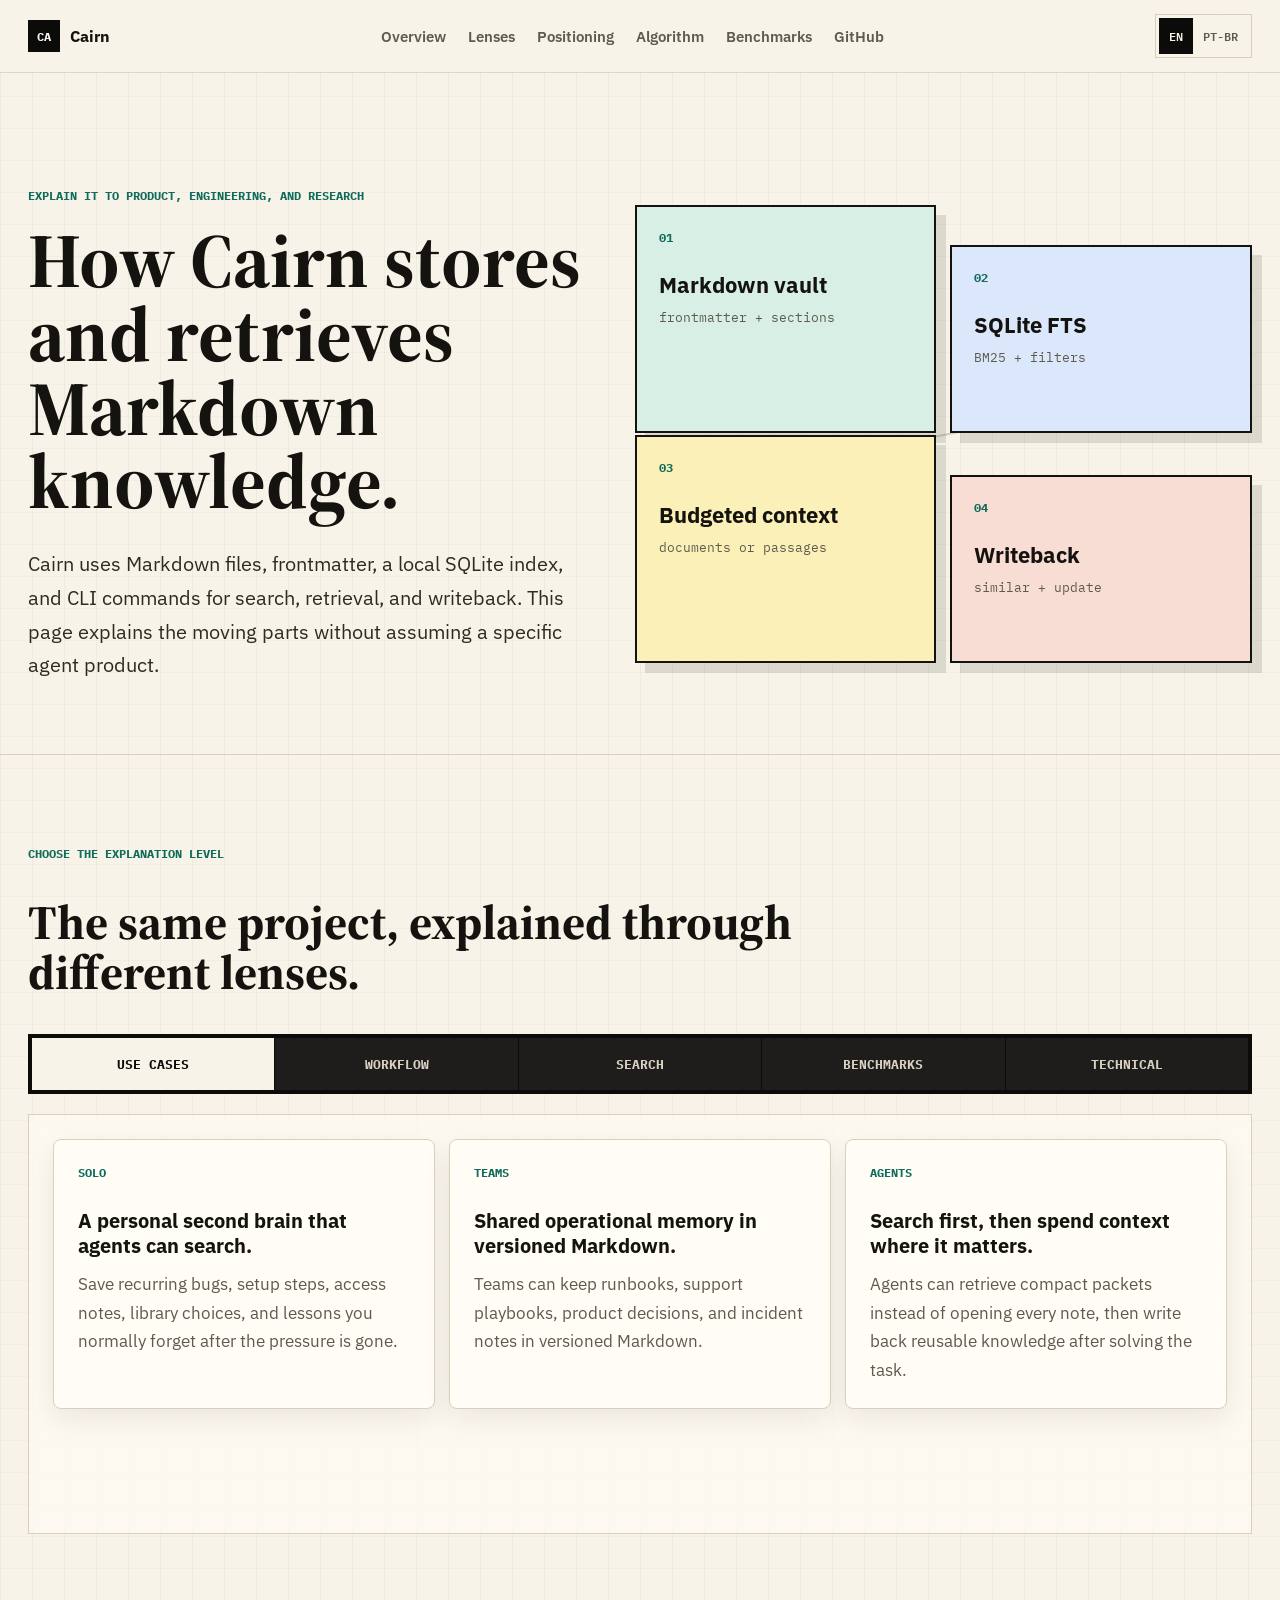
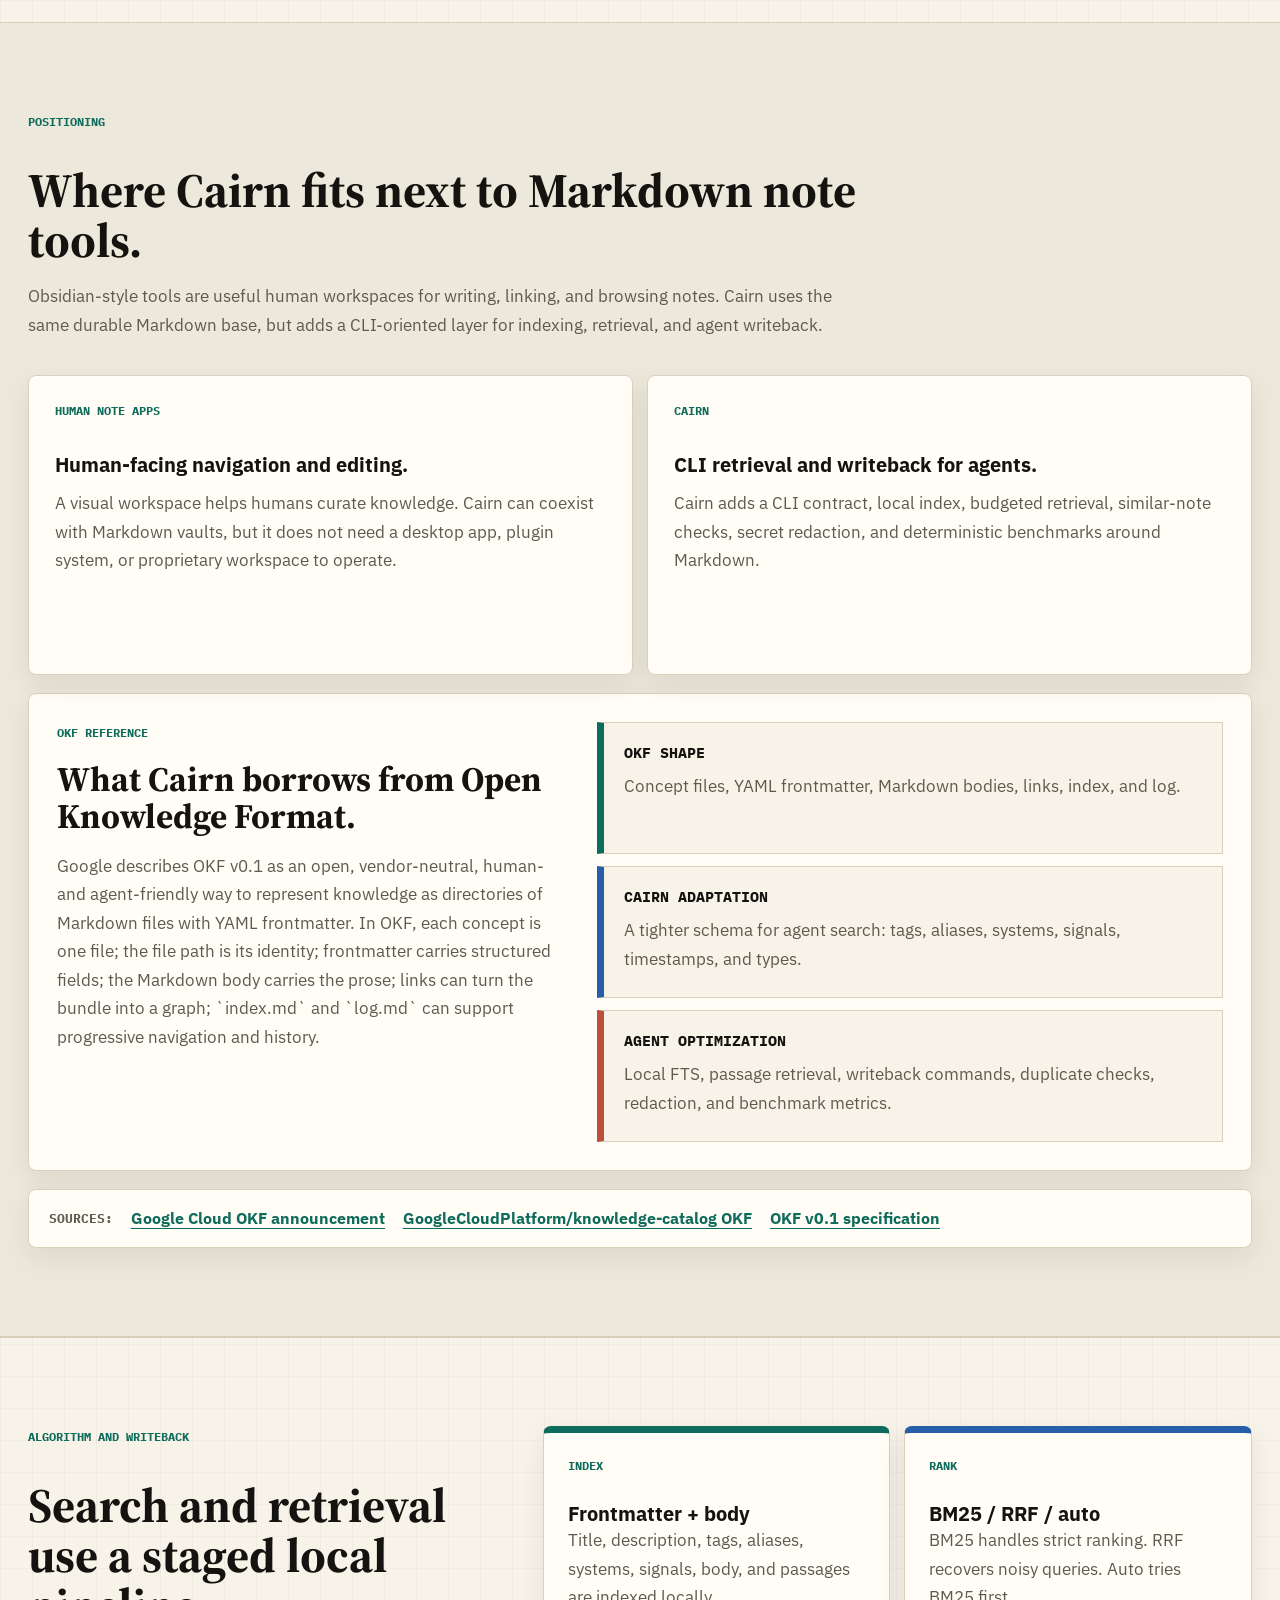
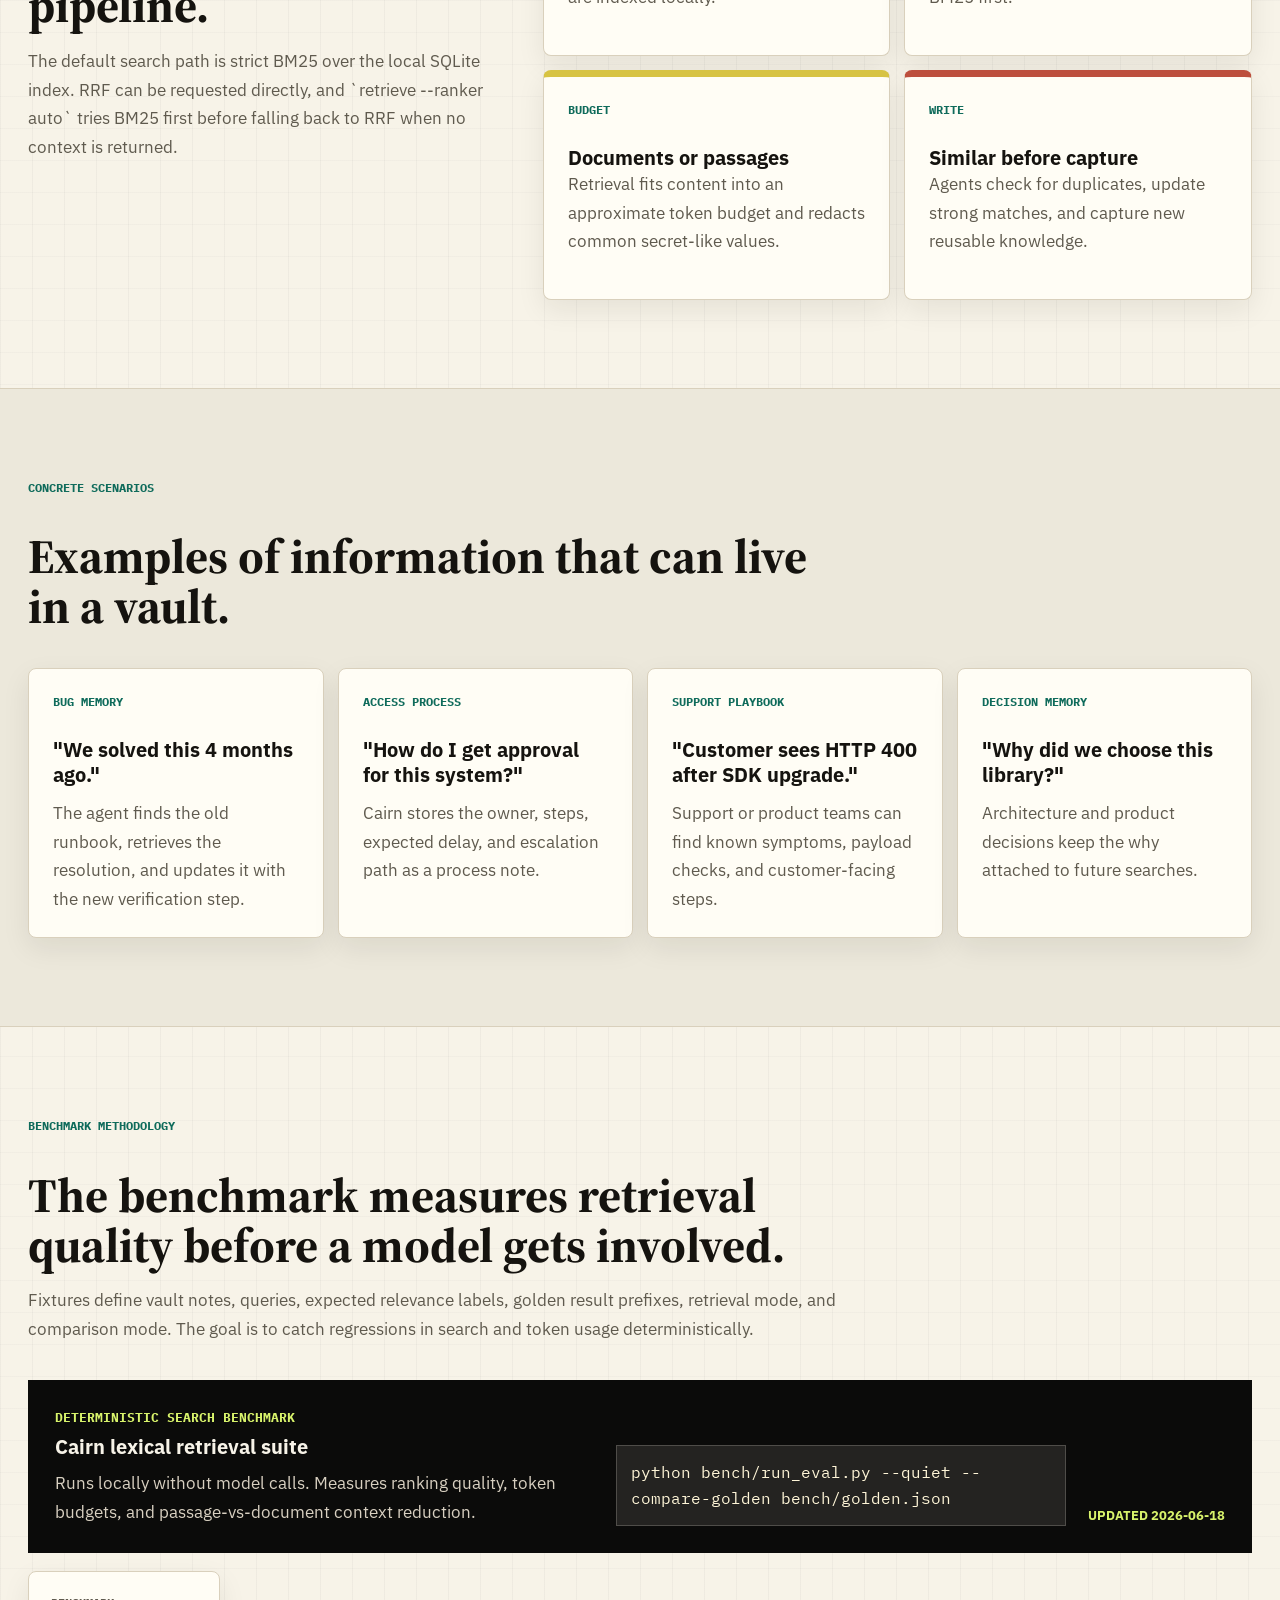
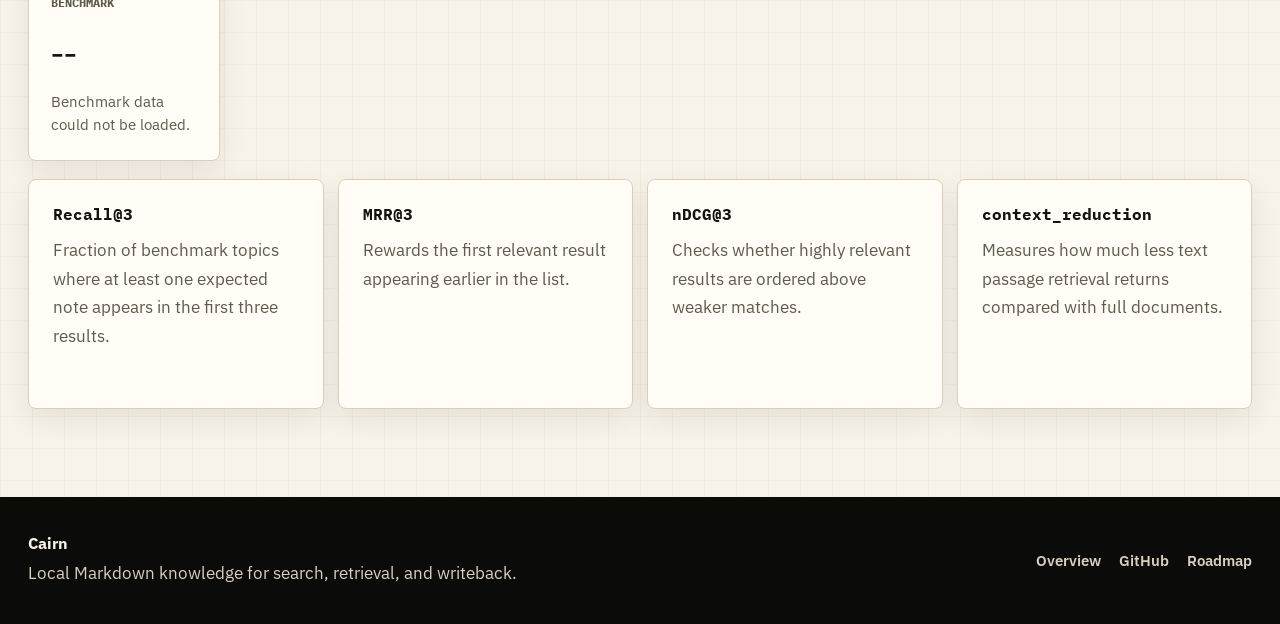
==== docs/learn.html @ 7fecdb43 "Improve documentation site and README" ====
<!doctype html>
<html lang="en">
  <head>
    <meta charset="utf-8" />
    <meta name="viewport" content="width=device-width, initial-scale=1" />
    <title>How Cairn Works - Agent memory in Markdown</title>
    <meta
      name="description"
      content="A practical and technical explanation of how Cairn works for solo users, teams, agents, search, writeback, and benchmarks."
    />
    <meta name="theme-color" content="#f7f3e8" />
    <meta property="og:title" content="How Cairn Works" />
    <meta
      property="og:description"
      content="Understand Cairn from use cases to algorithms: Markdown vaults, search, retrieval, writeback, and deterministic benchmarks."
    />
    <link
      rel="icon"
      href='data:image/svg+xml,<svg xmlns="http://www.w3.org/2000/svg" viewBox="0 0 64 64"><rect width="64" height="64" fill="%2315130f"/><path d="M18 18h28v7H26v7h15v7H26v7h21v7H18z" fill="%23f7f3e8"/></svg>'
    />
    <link rel="stylesheet" href="assets/styles.css" />
  </head>
  <body data-lang="en">
    <a class="skip-link" href="#main">Skip to content</a>

    <header class="site-header" aria-label="Primary navigation">
      <a class="brand" href="index.html" aria-label="Cairn home">
        <span class="brand-mark">CA</span>
        <span>Cairn</span>
      </a>
      <nav class="nav-links" aria-label="Page sections">
        <a href="index.html">Overview</a>
        <a href="#lenses">Lenses</a>
        <a href="#positioning">Positioning</a>
        <a href="#algorithm">Algorithm</a>
        <a href="#benchmarks">Benchmarks</a>
        <a href="https://github.com/sinkz/cairn">GitHub</a>
      </nav>
      <div class="language-switch" aria-label="Language">
        <button class="language-button" type="button" data-set-lang="en" aria-pressed="true">EN</button>
        <button class="language-button" type="button" data-set-lang="pt" aria-pressed="false">PT-BR</button>
      </div>
    </header>

    <main id="main">
      <section class="learn-hero" id="top">
        <div class="learn-hero-copy">
          <p class="eyebrow" data-lang-content="en">Explain it to product, engineering, and research</p>
          <p class="eyebrow" data-lang-content="pt">Explicação para produto, engenharia e pesquisa</p>
          <h1 data-lang-content="en">How Cairn stores and retrieves Markdown knowledge.</h1>
          <h1 data-lang-content="pt">Como o Cairn armazena e recupera conhecimento em Markdown.</h1>
          <p class="hero-copy" data-lang-content="en">
            Cairn uses Markdown files, frontmatter, a local SQLite index, and CLI
            commands for search, retrieval, and writeback. This page explains the
            moving parts without assuming a specific agent product.
          </p>
          <p class="hero-copy" data-lang-content="pt">
            Cairn usa arquivos Markdown, frontmatter, um índice SQLite local e
            comandos de CLI para busca, recuperação e escrita. Esta página explica as
            partes do projeto sem assumir um produto de agente específico.
          </p>
        </div>

        <div class="system-map" aria-label="Cairn system map">
          <div class="map-node source">
            <span>01</span>
            <strong>Markdown vault</strong>
            <small>frontmatter + sections</small>
          </div>
          <div class="map-node index">
            <span>02</span>
            <strong>SQLite FTS</strong>
            <small>BM25 + filters</small>
          </div>
          <div class="map-node retrieve">
            <span>03</span>
            <strong>Budgeted context</strong>
            <small>documents or passages</small>
          </div>
          <div class="map-node write">
            <span>04</span>
            <strong>Writeback</strong>
            <small>similar + update</small>
          </div>
        </div>
      </section>

      <section class="section lens-section" id="lenses">
        <div class="section-heading">
          <p class="eyebrow" data-lang-content="en">Choose the explanation level</p>
          <p class="eyebrow" data-lang-content="pt">Escolha o nível da explicação</p>
          <h2 data-lang-content="en">The same project, explained through different lenses.</h2>
          <h2 data-lang-content="pt">O mesmo projeto, explicado por diferentes lentes.</h2>
        </div>

        <div class="tab-shell">
          <div class="tab-list" role="tablist" aria-label="Explanation lenses">
            <button class="tab-button" type="button" role="tab" aria-selected="true" data-tab-target="use-cases">
              <span data-lang-content="en">Use cases</span>
              <span data-lang-content="pt">Casos de uso</span>
            </button>
            <button class="tab-button" type="button" role="tab" aria-selected="false" data-tab-target="workflow">
              <span data-lang-content="en">Workflow</span>
              <span data-lang-content="pt">Fluxo</span>
            </button>
            <button class="tab-button" type="button" role="tab" aria-selected="false" data-tab-target="search">
              <span data-lang-content="en">Search</span>
              <span data-lang-content="pt">Busca</span>
            </button>
            <button class="tab-button" type="button" role="tab" aria-selected="false" data-tab-target="benchmarking">
              <span data-lang-content="en">Benchmarks</span>
              <span data-lang-content="pt">Benchmarks</span>
            </button>
            <button class="tab-button" type="button" role="tab" aria-selected="false" data-tab-target="technical">
              <span data-lang-content="en">Technical</span>
              <span data-lang-content="pt">Técnico</span>
            </button>
          </div>

          <div class="tab-panel" role="tabpanel" data-tab-panel="use-cases">
            <div class="explain-grid">
              <article class="explain-card">
                <span>Solo</span>
                <h3 data-lang-content="en">A personal second brain that agents can search.</h3>
                <h3 data-lang-content="pt">Um segundo cérebro pessoal que agentes conseguem buscar.</h3>
                <p data-lang-content="en">
                  Save recurring bugs, setup steps, access notes, library choices,
                  and lessons you normally forget after the pressure is gone.
                </p>
                <p data-lang-content="pt">
                  Salve bugs recorrentes, passos de setup, notas de acesso, escolhas
                  de bibliotecas e aprendizados que normalmente somem depois da pressão.
                </p>
              </article>
              <article class="explain-card">
                <span>Teams</span>
                <h3 data-lang-content="en">Shared operational memory in versioned Markdown.</h3>
                <h3 data-lang-content="pt">Memória operacional compartilhada em Markdown versionado.</h3>
                <p data-lang-content="en">
                  Teams can keep runbooks, support playbooks, product decisions, and
                  incident notes in versioned Markdown.
                </p>
                <p data-lang-content="pt">
                  Times podem manter runbooks, playbooks de suporte, decisões de
                  produto e notas de incidente em Markdown versionado.
                </p>
              </article>
              <article class="explain-card">
                <span>Agents</span>
                <h3 data-lang-content="en">Search first, then spend context where it matters.</h3>
                <h3 data-lang-content="pt">Buscar primeiro, gastar contexto onde importa.</h3>
                <p data-lang-content="en">
                  Agents can retrieve compact packets instead of opening every note,
                  then write back reusable knowledge after solving the task.
                </p>
                <p data-lang-content="pt">
                  Agentes recuperam pacotes compactos em vez de abrir todas as notas
                  e registram conhecimento reutilizável depois de resolver a tarefa.
                </p>
              </article>
            </div>
          </div>

          <div class="tab-panel" role="tabpanel" data-tab-panel="workflow" hidden>
            <div class="timeline-diagram">
              <article>
                <span>1</span>
                <h3 data-lang-content="en">Ask or hit a problem</h3>
                <h3 data-lang-content="pt">Pergunta ou problema</h3>
                <p data-lang-content="en">A bug, access question, support case, process, or decision comes up.</p>
                <p data-lang-content="pt">Surge um bug, dúvida de acesso, caso de suporte, processo ou decisão.</p>
              </article>
              <article>
                <span>2</span>
                <h3 data-lang-content="en">Search the vault</h3>
                <h3 data-lang-content="pt">Buscar no vault</h3>
                <p data-lang-content="en">Cairn returns paths and snippets before large documents are opened.</p>
                <p data-lang-content="pt">Cairn retorna paths e snippets antes de abrir documentos grandes.</p>
              </article>
              <article>
                <span>3</span>
                <h3 data-lang-content="en">Retrieve a packet</h3>
                <h3 data-lang-content="pt">Recuperar contexto</h3>
                <p data-lang-content="en">The agent gets documents or passages under a token budget.</p>
                <p data-lang-content="pt">O agente recebe documentos ou passagens dentro de um orçamento de tokens.</p>
              </article>
              <article>
                <span>4</span>
                <h3 data-lang-content="en">Write back</h3>
                <h3 data-lang-content="pt">Registrar aprendizado</h3>
                <p data-lang-content="en">Similar notes are updated; new reusable knowledge is captured.</p>
                <p data-lang-content="pt">Notas similares são atualizadas; conhecimento novo e reutilizável é capturado.</p>
              </article>
            </div>
          </div>

          <div class="tab-panel" role="tabpanel" data-tab-panel="search" hidden>
            <div class="stack-diagram">
              <div class="stack-row">
                <strong>BM25</strong>
                <p data-lang-content="en">Strict lexical default. Predictable, local, and cheap.</p>
                <p data-lang-content="pt">Padrão lexical estrito. Previsível, local e leve.</p>
              </div>
              <div class="stack-row">
                <strong>RRF</strong>
                <p data-lang-content="en">Fuses multiple lexical runs when a query has extra words or safe variants.</p>
                <p data-lang-content="pt">Combina rodadas lexicais quando a query tem termos extras ou variantes seguras.</p>
              </div>
              <div class="stack-row">
                <strong>Passages</strong>
                <p data-lang-content="en">Indexes sections so retrieval can return the useful part, not the whole file.</p>
                <p data-lang-content="pt">Indexa seções para retornar a parte útil, não o arquivo inteiro.</p>
              </div>
              <div class="stack-row">
                <strong>Similar</strong>
                <p data-lang-content="en">Combines search and fingerprints to avoid creating duplicate notes.</p>
                <p data-lang-content="pt">Combina busca e fingerprints para evitar notas duplicadas.</p>
              </div>
            </div>
          </div>

          <div class="tab-panel" role="tabpanel" data-tab-panel="benchmarking" hidden>
            <div class="metric-explainer-grid">
              <article>
                <strong>Recall@3</strong>
                <p data-lang-content="en">Did the expected note appear in the first three results?</p>
                <p data-lang-content="pt">A nota esperada apareceu nos três primeiros resultados?</p>
              </article>
              <article>
                <strong>MRR@3</strong>
                <p data-lang-content="en">How early did the first relevant result appear?</p>
                <p data-lang-content="pt">Quão cedo apareceu o primeiro resultado relevante?</p>
              </article>
              <article>
                <strong>nDCG@3</strong>
                <p data-lang-content="en">Was the ranking order good, considering graded relevance?</p>
                <p data-lang-content="pt">A ordem do ranking foi boa, considerando relevância graduada?</p>
              </article>
              <article>
                <strong>Context reduction</strong>
                <p data-lang-content="en">How much text did passages save compared with full documents?</p>
                <p data-lang-content="pt">Quanto texto as passagens economizaram contra documentos completos?</p>
              </article>
            </div>
          </div>

          <div class="tab-panel" role="tabpanel" data-tab-panel="technical" hidden>
            <div class="technical-map">
              <code>Markdown files</code>
              <span></span>
              <code>frontmatter parser</code>
              <span></span>
              <code>SQLite FTS5</code>
              <span></span>
              <code>search / retrieve / similar</code>
              <span></span>
              <code>agent writeback</code>
            </div>
            <p class="panel-footnote" data-lang-content="en">
              The core has no mandatory model dependency. Embeddings can come later as
              an optional backend, not as the foundation.
            </p>
            <p class="panel-footnote" data-lang-content="pt">
              O core não depende obrigatoriamente de modelos. Embeddings podem entrar
              depois como backend opcional, não como fundação.
            </p>
          </div>
        </div>
      </section>

      <section class="section positioning-section" id="positioning">
        <div class="section-heading">
          <p class="eyebrow" data-lang-content="en">Positioning</p>
          <p class="eyebrow" data-lang-content="pt">Posicionamento</p>
          <h2 data-lang-content="en">Where Cairn fits next to Markdown note tools.</h2>
          <h2 data-lang-content="pt">Onde o Cairn se encaixa ao lado de ferramentas de notas em Markdown.</h2>
          <p data-lang-content="en">
            Obsidian-style tools are useful human workspaces for writing, linking,
            and browsing notes. Cairn uses the same durable Markdown base, but adds a
            CLI-oriented layer for indexing, retrieval, and agent writeback.
          </p>
          <p data-lang-content="pt">
            Ferramentas no estilo Obsidian são workspaces úteis para humanos
            escreverem, linkarem e navegarem notas. Cairn usa a mesma base durável em
            Markdown, mas adiciona uma camada orientada a CLI para indexação,
            recuperação e escrita por agentes.
          </p>
        </div>

        <div class="comparison-grid">
          <article>
            <span data-lang-content="en">Human note apps</span>
            <span data-lang-content="pt">Apps humanos de notas</span>
            <h3 data-lang-content="en">Human-facing navigation and editing.</h3>
            <h3 data-lang-content="pt">Navegação e edição voltadas para humanos.</h3>
            <p data-lang-content="en">
              A visual workspace helps humans curate knowledge. Cairn can coexist with
              Markdown vaults, but it does not need a desktop app, plugin system, or
              proprietary workspace to operate.
            </p>
            <p data-lang-content="pt">
              Um workspace visual ajuda humanos a curar conhecimento. Cairn pode
              coexistir com vaults Markdown, mas não precisa de app desktop, sistema de
              plugins ou workspace proprietário para operar.
            </p>
          </article>
          <article>
            <span data-lang-content="en">Cairn</span>
            <span data-lang-content="pt">Cairn</span>
            <h3 data-lang-content="en">CLI retrieval and writeback for agents.</h3>
            <h3 data-lang-content="pt">Recuperação e escrita por CLI para agentes.</h3>
            <p data-lang-content="en">
              Cairn adds a CLI contract, local index, budgeted retrieval, similar-note
              checks, secret redaction, and deterministic benchmarks around Markdown.
            </p>
            <p data-lang-content="pt">
              Cairn adiciona contrato de CLI, índice local, recuperação com orçamento,
              checagem de notas similares, redação de segredos e benchmarks
              determinísticos em volta do Markdown.
            </p>
          </article>
        </div>

        <div class="okf-panel">
          <div>
            <p class="eyebrow" data-lang-content="en">OKF reference</p>
            <p class="eyebrow" data-lang-content="pt">Referência OKF</p>
            <h3 data-lang-content="en">What Cairn borrows from Open Knowledge Format.</h3>
            <h3 data-lang-content="pt">O que o Cairn aproveita do Open Knowledge Format.</h3>
            <p data-lang-content="en">
              Google describes OKF v0.1 as an open, vendor-neutral, human- and
              agent-friendly way to represent knowledge as directories of Markdown files
              with YAML frontmatter. In OKF, each concept is one file; the file path is
              its identity; frontmatter carries structured fields; the Markdown body
              carries the prose; links can turn the bundle into a graph; `index.md` and
              `log.md` can support progressive navigation and history.
            </p>
            <p data-lang-content="pt">
              O Google descreve o OKF v0.1 como um formato aberto, neutro de fornecedor,
              amigável para humanos e agentes, que representa conhecimento como
              diretórios de arquivos Markdown com frontmatter YAML. No OKF, cada
              conceito é um arquivo; o caminho do arquivo é sua identidade; o
              frontmatter carrega campos estruturados; o corpo Markdown carrega o texto;
              links podem transformar o bundle em um grafo; `index.md` e `log.md` podem
              apoiar navegação progressiva e histórico.
            </p>
          </div>
          <div class="okf-steps" aria-label="OKF influence">
            <article>
              <strong>OKF shape</strong>
              <p data-lang-content="en">Concept files, YAML frontmatter, Markdown bodies, links, index, and log.</p>
              <p data-lang-content="pt">Arquivos de conceito, frontmatter YAML, corpos Markdown, links, índice e log.</p>
            </article>
            <article>
              <strong>Cairn adaptation</strong>
              <p data-lang-content="en">A tighter schema for agent search: tags, aliases, systems, signals, timestamps, and types.</p>
              <p data-lang-content="pt">Um schema mais fechado para busca por agentes: tags, aliases, sistemas, sinais, timestamps e tipos.</p>
            </article>
            <article>
              <strong>Agent optimization</strong>
              <p data-lang-content="en">Local FTS, passage retrieval, writeback commands, duplicate checks, redaction, and benchmark metrics.</p>
              <p data-lang-content="pt">FTS local, recuperação por passagens, comandos de escrita, checagem de duplicatas, redação e métricas de benchmark.</p>
            </article>
          </div>
        </div>

        <div class="source-strip" aria-label="Sources">
          <span data-lang-content="en">Sources:</span>
          <span data-lang-content="pt">Fontes:</span>
          <a href="https://cloud.google.com/blog/products/data-analytics/how-the-open-knowledge-format-can-improve-data-sharing">Google Cloud OKF announcement</a>
          <a href="https://github.com/GoogleCloudPlatform/knowledge-catalog/tree/main/okf">GoogleCloudPlatform/knowledge-catalog OKF</a>
          <a href="https://github.com/GoogleCloudPlatform/knowledge-catalog/blob/main/okf/SPEC.md">OKF v0.1 specification</a>
        </div>
      </section>

      <section class="section split-section" id="algorithm">
        <div class="section-heading compact">
          <p class="eyebrow" data-lang-content="en">Algorithm and writeback</p>
          <p class="eyebrow" data-lang-content="pt">Algoritmo e escrita</p>
          <h2 data-lang-content="en">Search and retrieval use a staged local pipeline.</h2>
          <h2 data-lang-content="pt">Busca e recuperação usam um pipeline local em etapas.</h2>
          <p data-lang-content="en">
            The default search path is strict BM25 over the local SQLite index. RRF can
            be requested directly, and `retrieve --ranker auto` tries BM25 first before
            falling back to RRF when no context is returned.
          </p>
          <p data-lang-content="pt">
            O caminho padrão é BM25 estrito sobre o índice SQLite local. RRF pode ser
            pedido diretamente, e `retrieve --ranker auto` tenta BM25 primeiro antes de
            cair para RRF quando nenhum contexto é retornado.
          </p>
        </div>

        <div class="algorithm-board">
          <article>
            <span>index</span>
            <h3>Frontmatter + body</h3>
            <p data-lang-content="en">Title, description, tags, aliases, systems, signals, body, and passages are indexed locally.</p>
            <p data-lang-content="pt">Título, descrição, tags, aliases, sistemas, sinais, corpo e passagens são indexados localmente.</p>
          </article>
          <article>
            <span>rank</span>
            <h3>BM25 / RRF / auto</h3>
            <p data-lang-content="en">BM25 handles strict ranking. RRF recovers noisy queries. Auto tries BM25 first.</p>
            <p data-lang-content="pt">BM25 faz o ranking estrito. RRF recupera queries ruidosas. Auto tenta BM25 primeiro.</p>
          </article>
          <article>
            <span>budget</span>
            <h3>Documents or passages</h3>
            <p data-lang-content="en">Retrieval fits content into an approximate token budget and redacts common secret-like values.</p>
            <p data-lang-content="pt">A recuperação encaixa conteúdo em um orçamento aproximado de tokens e redige valores com aparência de segredo.</p>
          </article>
          <article>
            <span>write</span>
            <h3>Similar before capture</h3>
            <p data-lang-content="en">Agents check for duplicates, update strong matches, and capture new reusable knowledge.</p>
            <p data-lang-content="pt">Agentes checam duplicatas, atualizam matches fortes e capturam novo conhecimento reutilizável.</p>
          </article>
        </div>
      </section>

      <section class="section use-cases">
        <div class="section-heading">
          <p class="eyebrow" data-lang-content="en">Concrete scenarios</p>
          <p class="eyebrow" data-lang-content="pt">Cenários concretos</p>
          <h2 data-lang-content="en">Examples of information that can live in a vault.</h2>
          <h2 data-lang-content="pt">Exemplos de informação que podem viver em um vault.</h2>
        </div>
        <div class="scenario-grid">
          <article>
            <span>Bug memory</span>
            <h3 data-lang-content="en">"We solved this 4 months ago."</h3>
            <h3 data-lang-content="pt">"A gente resolveu isso há 4 meses."</h3>
            <p data-lang-content="en">The agent finds the old runbook, retrieves the resolution, and updates it with the new verification step.</p>
            <p data-lang-content="pt">O agente encontra o runbook antigo, recupera a resolução e atualiza com o novo passo de verificação.</p>
          </article>
          <article>
            <span>Access process</span>
            <h3 data-lang-content="en">"How do I get approval for this system?"</h3>
            <h3 data-lang-content="pt">"Como consigo aprovação para esse sistema?"</h3>
            <p data-lang-content="en">Cairn stores the owner, steps, expected delay, and escalation path as a process note.</p>
            <p data-lang-content="pt">Cairn guarda responsável, passos, prazo esperado e escalonamento como nota de processo.</p>
          </article>
          <article>
            <span>Support playbook</span>
            <h3 data-lang-content="en">"Customer sees HTTP 400 after SDK upgrade."</h3>
            <h3 data-lang-content="pt">"Cliente vê HTTP 400 após upgrade do SDK."</h3>
            <p data-lang-content="en">Support or product teams can find known symptoms, payload checks, and customer-facing steps.</p>
            <p data-lang-content="pt">Times de suporte ou produto encontram sintomas conhecidos, checagens de payload e passos para atendimento.</p>
          </article>
          <article>
            <span>Decision memory</span>
            <h3 data-lang-content="en">"Why did we choose this library?"</h3>
            <h3 data-lang-content="pt">"Por que escolhemos essa biblioteca?"</h3>
            <p data-lang-content="en">Architecture and product decisions keep the why attached to future searches.</p>
            <p data-lang-content="pt">Decisões de arquitetura e produto mantêm o porquê disponível em buscas futuras.</p>
          </article>
        </div>
      </section>

      <section class="section" id="benchmarks">
        <div class="section-heading">
          <p class="eyebrow" data-lang-content="en">Benchmark methodology</p>
          <p class="eyebrow" data-lang-content="pt">Metodologia de benchmark</p>
          <h2 data-lang-content="en">The benchmark measures retrieval quality before a model gets involved.</h2>
          <h2 data-lang-content="pt">O benchmark mede qualidade de recuperação antes de envolver um modelo.</h2>
          <p data-lang-content="en">
            Fixtures define vault notes, queries, expected relevance labels, golden
            result prefixes, retrieval mode, and comparison mode. The goal is to
            catch regressions in search and token usage deterministically.
          </p>
          <p data-lang-content="pt">
            Fixtures definem notas do vault, queries, rótulos esperados de relevância,
            prefixos golden, modo de recuperação e modo comparativo. O objetivo é
            capturar regressões em busca e uso de tokens de forma determinística.
          </p>
        </div>

        <div class="benchmark-panel">
          <div>
            <p class="panel-label" id="benchmark-suite">Deterministic search benchmark</p>
            <h3 id="benchmark-current-label">Cairn lexical retrieval suite</h3>
            <p class="panel-note" id="benchmark-note">
              Runs locally without model calls. Measures ranking quality, token budgets,
              and passage-vs-document context reduction.
            </p>
          </div>
          <code id="benchmark-command">python bench/run_eval.py --quiet --compare-golden bench/golden.json</code>
          <p class="updated" id="benchmark-updated">Updated 2026-06-18</p>
        </div>

        <div class="metric-grid" id="benchmark-cards" aria-live="polite"></div>
        <div class="metric-explainer-grid benchmark-glossary">
          <article>
            <strong>Recall@3</strong>
            <p data-lang-content="en">Fraction of benchmark topics where at least one expected note appears in the first three results.</p>
            <p data-lang-content="pt">Fração dos tópicos em que pelo menos uma nota esperada aparece nos três primeiros resultados.</p>
          </article>
          <article>
            <strong>MRR@3</strong>
            <p data-lang-content="en">Rewards the first relevant result appearing earlier in the list.</p>
            <p data-lang-content="pt">Recompensa quando o primeiro resultado relevante aparece mais cedo na lista.</p>
          </article>
          <article>
            <strong>nDCG@3</strong>
            <p data-lang-content="en">Checks whether highly relevant results are ordered above weaker matches.</p>
            <p data-lang-content="pt">Verifica se resultados muito relevantes ficam acima de matches mais fracos.</p>
          </article>
          <article>
            <strong>context_reduction</strong>
            <p data-lang-content="en">Measures how much less text passage retrieval returns compared with full documents.</p>
            <p data-lang-content="pt">Mede quanto texto a recuperação por passagens economiza contra documentos completos.</p>
          </article>
        </div>
      </section>
    </main>

    <footer class="site-footer">
      <div>
        <strong>Cairn</strong>
        <p data-lang-content="en">Local Markdown knowledge for search, retrieval, and writeback.</p>
        <p data-lang-content="pt">Conhecimento local em Markdown para busca, recuperação e escrita.</p>
      </div>
      <div class="footer-links">
        <a href="index.html">Overview</a>
        <a href="https://github.com/sinkz/cairn">GitHub</a>
        <a href="https://github.com/sinkz/cairn/blob/main/ROADMAP.md">Roadmap</a>
      </div>
    </footer>

    <script src="assets/site.js"></script>
  </body>
</html>
---- docs/assets/styles.css ----
@import url("https://fonts.googleapis.com/css2?family=IBM+Plex+Mono:wght@400;500;600&family=IBM+Plex+Sans:wght@400;500;600;700;800&family=Source+Serif+4:opsz,wght@8..60,600;8..60,700&display=swap");

:root {
  --paper: #f7f3e8;
  --paper-strong: #fffdf5;
  --ink: #15130f;
  --muted: #5f5a4e;
  --line: #d9d0bc;
  --green: #0f6b5b;
  --green-soft: #d8efe5;
  --blue: #285da8;
  --blue-soft: #dbe7fb;
  --coral: #bd4f3d;
  --coral-soft: #f8ddd4;
  --yellow: #d7c343;
  --yellow-soft: #fbf1b8;
  --black: #0b0b0a;
  --shadow: 0 22px 55px rgba(30, 26, 18, 0.14);
  --radius: 8px;
}

* {
  box-sizing: border-box;
}

html {
  scroll-behavior: smooth;
}

body {
  margin: 0;
  background:
    linear-gradient(90deg, rgba(21, 19, 15, 0.035) 1px, transparent 1px),
    linear-gradient(180deg, rgba(21, 19, 15, 0.025) 1px, transparent 1px),
    var(--paper);
  background-size: 32px 32px;
  color: var(--ink);
  font-family: "IBM Plex Sans", sans-serif;
  letter-spacing: 0;
}

body[data-lang="en"] [data-lang-content="pt"],
body[data-lang="pt"] [data-lang-content="en"] {
  display: none !important;
}

a {
  color: inherit;
  text-decoration: none;
}

p {
  color: var(--muted);
  font-size: 1.05rem;
  line-height: 1.7;
  margin: 0;
}

code,
pre,
.brand-mark,
.eyebrow,
.panel-label,
.metric-card span,
.workflow-card span,
.roadmap-columns span {
  font-family: "IBM Plex Mono", monospace;
}

.skip-link {
  background: var(--black);
  color: #fff;
  left: 16px;
  padding: 10px 14px;
  position: fixed;
  top: -80px;
  z-index: 20;
}

.skip-link:focus {
  top: 16px;
}

.site-header {
  align-items: center;
  background: rgba(247, 243, 232, 0.88);
  border-bottom: 1px solid rgba(21, 19, 15, 0.12);
  backdrop-filter: blur(18px);
  display: grid;
  gap: 18px;
  grid-template-columns: auto 1fr auto;
  left: 0;
  padding: 14px 28px;
  position: sticky;
  right: 0;
  top: 0;
  z-index: 10;
}

.brand {
  align-items: center;
  display: inline-flex;
  font-weight: 800;
  gap: 10px;
}

.brand-mark {
  align-items: center;
  background: var(--black);
  color: var(--paper);
  display: inline-flex;
  font-size: 0.75rem;
  height: 32px;
  justify-content: center;
  width: 32px;
}

.nav-links {
  align-items: center;
  display: flex;
  gap: 22px;
  justify-content: center;
}

.nav-links a,
.footer-links a {
  color: var(--muted);
  font-size: 0.92rem;
  font-weight: 600;
}

.nav-links a:hover,
.footer-links a:hover,
.text-link:hover {
  color: var(--ink);
}

.language-switch {
  align-items: center;
  border: 1px solid var(--line);
  display: inline-flex;
  padding: 3px;
}

.language-button {
  background: transparent;
  border: 0;
  color: var(--muted);
  cursor: pointer;
  font-family: "IBM Plex Mono", monospace;
  font-size: 0.78rem;
  font-weight: 600;
  padding: 8px 10px;
}

.language-button[aria-pressed="true"] {
  background: var(--black);
  color: var(--paper);
}

.hero {
  min-height: 82vh;
  overflow: hidden;
  position: relative;
}

.hero::after {
  background: rgba(247, 243, 232, 0.44);
  bottom: 0;
  content: "";
  left: 0;
  position: absolute;
  right: 0;
  top: 0;
}

.hero-scene {
  bottom: 0;
  left: 0;
  position: absolute;
  right: 0;
  top: 0;
}

.scene-line {
  background: var(--ink);
  height: 2px;
  opacity: 0.28;
  position: absolute;
  transform-origin: left center;
  width: 60%;
}

.line-one {
  left: 34%;
  top: 24%;
  transform: rotate(-10deg);
}

.line-two {
  left: 14%;
  top: 58%;
  transform: rotate(8deg);
}

.line-three {
  left: 52%;
  top: 74%;
  transform: rotate(-18deg);
}

.scene-block {
  border: 2px solid var(--ink);
  box-shadow: 8px 8px 0 rgba(21, 19, 15, 0.16);
  font-family: "IBM Plex Mono", monospace;
  font-size: 0.78rem;
  font-weight: 700;
  padding: 12px 14px;
  position: absolute;
  text-transform: uppercase;
}

.block-a {
  background: var(--green-soft);
  left: 70%;
  top: 18%;
}

.block-b {
  background: var(--blue-soft);
  left: 78%;
  top: 47%;
}

.block-c {
  background: var(--yellow-soft);
  left: 58%;
  top: 70%;
}

.scene-terminal {
  background: rgba(11, 11, 10, 0.92);
  border: 1px solid rgba(247, 243, 232, 0.22);
  box-shadow: var(--shadow);
  color: #f8f1df;
  display: grid;
  font-family: "IBM Plex Mono", monospace;
  font-size: 0.84rem;
  gap: 10px;
  max-width: 560px;
  padding: 24px;
  position: absolute;
  right: 8%;
  top: 34%;
  width: 38%;
}

.scene-terminal span:first-child {
  color: #d8f36b;
}

.hero-content {
  max-width: 760px;
  padding: 132px 28px 72px;
  position: relative;
  width: min(64%, 900px);
  z-index: 1;
}

.eyebrow {
  color: var(--green);
  font-size: 0.78rem;
  font-weight: 700;
  letter-spacing: 0;
  margin-bottom: 18px;
  text-transform: uppercase;
}

h1,
h2,
h3 {
  color: var(--ink);
  letter-spacing: 0;
  margin: 0;
}

h1 {
  font-family: "Source Serif 4", serif;
  font-size: 4.8rem;
  line-height: 0.96;
  max-width: 720px;
}

h2 {
  font-family: "Source Serif 4", serif;
  font-size: 3rem;
  line-height: 1.04;
}

h3 {
  font-size: 1.25rem;
  line-height: 1.25;
}

.hero-copy {
  color: #2f2a22;
  font-size: 1.24rem;
  margin-top: 28px;
  max-width: 650px;
}

.hero-actions {
  display: flex;
  flex-wrap: wrap;
  gap: 12px;
  margin-top: 34px;
}

.button {
  border: 2px solid var(--black);
  display: inline-flex;
  font-weight: 800;
  min-height: 46px;
  padding: 13px 18px;
}

.button.primary {
  background: var(--black);
  color: var(--paper);
}

.button.secondary {
  background: var(--paper-strong);
  color: var(--black);
}

.button:hover {
  transform: translateY(-2px);
}

.proof-band,
.section,
.site-footer {
  padding-left: 28px;
  padding-right: 28px;
}

.proof-band {
  border-bottom: 1px solid var(--line);
  border-top: 1px solid var(--line);
  display: grid;
  grid-template-columns: repeat(3, 1fr);
}

.proof-item {
  border-right: 1px solid var(--line);
  min-height: 132px;
  padding: 28px;
}

.proof-item:last-child {
  border-right: 0;
}

.proof-item strong {
  display: block;
  font-size: 1.05rem;
  margin-bottom: 8px;
}

.proof-item span {
  color: var(--muted);
  line-height: 1.55;
}

.section {
  padding-bottom: 88px;
  padding-top: 88px;
}

.section-heading {
  display: grid;
  gap: 16px;
  margin-bottom: 36px;
  max-width: 830px;
}

.section-heading.compact {
  max-width: 680px;
}

.benchmark-panel {
  align-items: end;
  background: var(--black);
  border: 1px solid var(--black);
  color: var(--paper);
  display: grid;
  gap: 22px;
  grid-template-columns: 1.2fr 1fr auto;
  margin-bottom: 18px;
  padding: 26px;
}

.benchmark-panel h3 {
  color: var(--paper);
  margin-top: 6px;
}

.panel-label,
.updated {
  color: #d8f36b;
  font-size: 0.8rem;
  font-weight: 700;
  text-transform: uppercase;
}

.panel-note {
  color: #d8d0c1;
  margin-top: 10px;
}

.benchmark-panel code {
  background: rgba(247, 243, 232, 0.1);
  border: 1px solid rgba(247, 243, 232, 0.2);
  color: #fff6d8;
  display: block;
  line-height: 1.6;
  padding: 14px;
}

.updated {
  justify-self: end;
}

.metric-grid {
  display: grid;
  gap: 14px;
  grid-template-columns: repeat(6, 1fr);
}

.metric-card,
.workflow-card,
.use-case-grid article,
.roadmap-columns article {
  background: var(--paper-strong);
  border: 1px solid var(--line);
  border-radius: var(--radius);
  box-shadow: 0 10px 28px rgba(30, 26, 18, 0.08);
}

.metric-card {
  min-height: 190px;
  padding: 22px;
}

.metric-card span {
  color: var(--muted);
  display: block;
  font-size: 0.78rem;
  font-weight: 700;
  text-transform: uppercase;
}

.metric-card strong {
  display: block;
  font-family: "Source Serif 4", serif;
  font-size: 2.45rem;
  line-height: 1;
  margin: 22px 0 18px;
}

.metric-card p {
  font-size: 0.96rem;
  line-height: 1.55;
}

.split-section {
  align-items: start;
  border-top: 1px solid var(--line);
  display: grid;
  gap: 42px;
  grid-template-columns: 0.8fr 1.2fr;
}

.workflow-grid {
  display: grid;
  gap: 14px;
  grid-template-columns: repeat(2, 1fr);
}

.workflow-card {
  min-height: 220px;
  padding: 24px;
}

.workflow-card span {
  color: var(--muted);
  display: block;
  font-size: 0.8rem;
  font-weight: 700;
  margin-bottom: 46px;
}

.workflow-card h3 {
  margin-bottom: 10px;
}

.accent-green {
  border-top: 7px solid var(--green);
}

.accent-blue {
  border-top: 7px solid var(--blue);
}

.accent-coral {
  border-top: 7px solid var(--coral);
}

.accent-yellow {
  border-top: 7px solid var(--yellow);
}

.use-cases {
  background: #ece8db;
  border-bottom: 1px solid var(--line);
  border-top: 1px solid var(--line);
}

.use-case-grid,
.roadmap-columns {
  display: grid;
  gap: 14px;
  grid-template-columns: repeat(3, 1fr);
}

.use-case-grid article,
.roadmap-columns article {
  min-height: 210px;
  padding: 24px;
}

.use-case-grid h3,
.roadmap-columns span {
  display: block;
  margin-bottom: 14px;
}

.roadmap-preview {
  background: var(--paper-strong);
}

.roadmap-columns {
  margin: 28px 0 22px;
}

.roadmap-columns span {
  color: var(--green);
  font-size: 0.82rem;
  font-weight: 700;
  text-transform: uppercase;
}

.text-link {
  border-bottom: 2px solid var(--green);
  color: var(--green);
  display: inline-flex;
  font-weight: 800;
  padding-bottom: 4px;
}

.site-footer {
  align-items: center;
  background: var(--black);
  color: var(--paper);
  display: flex;
  justify-content: space-between;
  padding-bottom: 36px;
  padding-top: 36px;
}

.site-footer p {
  color: #d8d0c1;
  margin-top: 6px;
}

.footer-links {
  display: flex;
  gap: 18px;
}

.footer-links a {
  color: #d8d0c1;
}

.noscript-note {
  margin-top: 12px;
}

.learn-hero {
  display: grid;
  gap: 48px;
  grid-template-columns: minmax(0, 0.95fr) minmax(420px, 1.05fr);
  min-height: 74vh;
  padding: 112px 28px 72px;
}

.learn-hero-copy {
  align-self: center;
  max-width: 780px;
}

.system-map {
  align-self: center;
  display: grid;
  gap: 14px;
  grid-template-columns: repeat(2, minmax(0, 1fr));
  position: relative;
}

.system-map::before {
  background: var(--ink);
  content: "";
  height: 2px;
  left: 12%;
  opacity: 0.18;
  position: absolute;
  right: 12%;
  top: 50%;
  transform: rotate(-11deg);
}

.map-node {
  background: var(--paper-strong);
  border: 2px solid var(--ink);
  box-shadow: 10px 10px 0 rgba(21, 19, 15, 0.12);
  min-height: 188px;
  padding: 22px;
  position: relative;
}

.map-node span,
.explain-card span,
.algorithm-board span,
.scenario-grid span {
  color: var(--green);
  display: block;
  font-family: "IBM Plex Mono", monospace;
  font-size: 0.78rem;
  font-weight: 700;
  margin-bottom: 28px;
  text-transform: uppercase;
}

.map-node strong {
  display: block;
  font-size: 1.35rem;
  line-height: 1.2;
  margin-bottom: 8px;
}

.map-node small {
  color: var(--muted);
  font-family: "IBM Plex Mono", monospace;
}

.map-node.source {
  background: var(--green-soft);
}

.map-node.index {
  background: var(--blue-soft);
  margin-top: 40px;
}

.map-node.retrieve {
  background: var(--yellow-soft);
  margin-top: -12px;
}

.map-node.write {
  background: var(--coral-soft);
  margin-top: 28px;
}

.lens-section {
  border-top: 1px solid var(--line);
}

.tab-shell {
  display: grid;
  gap: 20px;
}

.tab-list {
  background: var(--black);
  display: grid;
  gap: 1px;
  grid-template-columns: repeat(5, 1fr);
  padding: 4px;
}

.tab-button {
  background: rgba(247, 243, 232, 0.08);
  border: 0;
  color: #d8d0c1;
  cursor: pointer;
  font-family: "IBM Plex Mono", monospace;
  font-size: 0.82rem;
  font-weight: 700;
  min-height: 52px;
  padding: 12px;
  text-transform: uppercase;
}

.tab-button[aria-selected="true"] {
  background: var(--paper);
  color: var(--black);
}

.tab-panel {
  background: rgba(255, 253, 245, 0.72);
  border: 1px solid var(--line);
  min-height: 420px;
  padding: 24px;
}

.explain-grid,
.scenario-grid,
.metric-explainer-grid {
  display: grid;
  gap: 14px;
  grid-template-columns: repeat(3, 1fr);
}

.explain-card,
.scenario-grid article,
.metric-explainer-grid article,
.algorithm-board article {
  background: var(--paper-strong);
  border: 1px solid var(--line);
  border-radius: var(--radius);
  box-shadow: 0 10px 28px rgba(30, 26, 18, 0.08);
  min-height: 230px;
  padding: 24px;
}

.explain-card h3,
.scenario-grid h3 {
  margin-bottom: 12px;
}

.timeline-diagram {
  display: grid;
  gap: 14px;
  grid-template-columns: repeat(4, 1fr);
  position: relative;
}

.timeline-diagram::before {
  background: var(--green);
  content: "";
  height: 3px;
  left: 8%;
  position: absolute;
  right: 8%;
  top: 42px;
}

.timeline-diagram article {
  background: var(--paper-strong);
  border: 1px solid var(--line);
  border-radius: var(--radius);
  min-height: 260px;
  padding: 24px;
  position: relative;
}

.timeline-diagram span {
  align-items: center;
  background: var(--black);
  color: var(--paper);
  display: inline-flex;
  font-family: "IBM Plex Mono", monospace;
  font-weight: 700;
  height: 36px;
  justify-content: center;
  margin-bottom: 56px;
  position: relative;
  width: 36px;
  z-index: 1;
}

.stack-diagram {
  display: grid;
  gap: 12px;
}

.stack-row {
  align-items: center;
  background: var(--paper-strong);
  border: 1px solid var(--line);
  display: grid;
  gap: 18px;
  grid-template-columns: 180px 1fr;
  min-height: 92px;
  padding: 20px;
}

.stack-row strong {
  color: var(--green);
  font-family: "IBM Plex Mono", monospace;
  font-size: 1.2rem;
}

.metric-explainer-grid {
  grid-template-columns: repeat(4, 1fr);
}

.metric-explainer-grid strong {
  display: block;
  font-family: "IBM Plex Mono", monospace;
  font-size: 1rem;
  margin-bottom: 12px;
}

.technical-map {
  align-items: center;
  display: grid;
  gap: 10px;
  grid-template-columns: 1fr 34px 1fr 34px 1fr 34px 1fr 34px 1fr;
}

.technical-map code {
  background: var(--black);
  color: var(--paper);
  display: block;
  min-height: 82px;
  padding: 18px;
  white-space: normal;
}

.technical-map span {
  background: var(--green);
  height: 2px;
  opacity: 0.8;
}

.panel-footnote {
  margin-top: 24px;
  max-width: 820px;
}

.algorithm-board {
  display: grid;
  gap: 14px;
  grid-template-columns: repeat(2, 1fr);
}

.algorithm-board article:nth-child(1) {
  border-top: 7px solid var(--green);
}

.algorithm-board article:nth-child(2) {
  border-top: 7px solid var(--blue);
}

.algorithm-board article:nth-child(3) {
  border-top: 7px solid var(--yellow);
}

.algorithm-board article:nth-child(4) {
  border-top: 7px solid var(--coral);
}

.scenario-grid {
  grid-template-columns: repeat(4, 1fr);
}

.benchmark-glossary {
  margin-top: 18px;
}

.positioning-section {
  background: #ece8db;
  border-bottom: 1px solid var(--line);
  border-top: 1px solid var(--line);
}

.comparison-grid {
  display: grid;
  gap: 14px;
  grid-template-columns: repeat(2, 1fr);
  margin-bottom: 18px;
}

.comparison-grid article,
.okf-panel,
.source-strip {
  background: var(--paper-strong);
  border: 1px solid var(--line);
  border-radius: var(--radius);
  box-shadow: 0 10px 28px rgba(30, 26, 18, 0.08);
}

.comparison-grid article {
  min-height: 300px;
  padding: 26px;
}

.comparison-grid span {
  color: var(--green);
  display: block;
  font-family: "IBM Plex Mono", monospace;
  font-size: 0.78rem;
  font-weight: 700;
  margin-bottom: 34px;
  text-transform: uppercase;
}

.comparison-grid h3 {
  margin-bottom: 12px;
}

.okf-panel {
  display: grid;
  gap: 28px;
  grid-template-columns: minmax(0, 0.9fr) minmax(420px, 1.1fr);
  margin-top: 18px;
  padding: 28px;
}

.okf-panel h3 {
  font-family: "Source Serif 4", serif;
  font-size: 2.15rem;
  line-height: 1.05;
  margin-bottom: 18px;
}

.okf-steps {
  display: grid;
  gap: 12px;
}

.okf-steps article {
  background: var(--paper);
  border: 1px solid var(--line);
  border-left: 7px solid var(--green);
  min-height: 132px;
  padding: 20px;
}

.okf-steps article:nth-child(2) {
  border-left-color: var(--blue);
}

.okf-steps article:nth-child(3) {
  border-left-color: var(--coral);
}

.okf-steps strong {
  display: block;
  font-family: "IBM Plex Mono", monospace;
  font-size: 0.92rem;
  margin-bottom: 10px;
  text-transform: uppercase;
}

.source-strip {
  align-items: center;
  display: flex;
  flex-wrap: wrap;
  gap: 12px 18px;
  margin-top: 18px;
  padding: 18px 20px;
}

.source-strip span {
  color: var(--muted);
  font-family: "IBM Plex Mono", monospace;
  font-size: 0.8rem;
  font-weight: 700;
  text-transform: uppercase;
}

.source-strip a {
  border-bottom: 1px solid var(--green);
  color: var(--green);
  font-weight: 700;
}

@media (max-width: 1080px) {
  .hero-content {
    width: min(78%, 820px);
  }

  .scene-terminal {
    opacity: 0.34;
    right: 4%;
    width: 48%;
  }

  .metric-grid {
    grid-template-columns: repeat(3, 1fr);
  }

  .benchmark-panel,
  .split-section,
  .learn-hero {
    grid-template-columns: 1fr;
  }

  .system-map,
  .timeline-diagram,
  .scenario-grid,
  .metric-explainer-grid,
  .okf-panel {
    grid-template-columns: repeat(2, 1fr);
  }

  .technical-map {
    align-items: stretch;
    grid-template-columns: 1fr;
  }

  .technical-map span {
    height: 22px;
    justify-self: center;
    width: 2px;
  }

  .updated {
    justify-self: start;
  }
}

@media (max-width: 760px) {
  .site-header {
    grid-template-columns: 1fr auto;
    padding: 12px 16px;
  }

  .nav-links {
    display: none;
  }

  .hero {
    min-height: 82vh;
  }

  .hero-content {
    padding: 92px 18px 56px;
    width: 100%;
  }

  h1 {
    font-size: 3rem;
  }

  h2 {
    font-size: 2.15rem;
  }

  .hero-copy {
    font-size: 1.08rem;
  }

  .scene-terminal {
    left: 18px;
    max-width: none;
    opacity: 0.16;
    right: 18px;
    top: 48%;
    width: auto;
  }

  .block-a,
  .block-b,
  .block-c {
    display: none;
  }

  .proof-band,
  .metric-grid,
  .workflow-grid,
  .use-case-grid,
  .roadmap-columns,
  .explain-grid,
  .timeline-diagram,
  .scenario-grid,
  .metric-explainer-grid,
  .algorithm-board,
  .system-map,
  .comparison-grid,
  .okf-panel {
    grid-template-columns: 1fr;
  }

  .learn-hero {
    padding: 76px 18px 48px;
  }

  .tab-list {
    grid-template-columns: 1fr;
  }

  .tab-panel {
    padding: 16px;
  }

  .map-node.index,
  .map-node.retrieve,
  .map-node.write {
    margin-top: 0;
  }

  .timeline-diagram::before,
  .system-map::before {
    display: none;
  }

  .proof-item {
    border-bottom: 1px solid var(--line);
    border-right: 0;
    min-height: auto;
    padding: 22px 18px;
  }

  .proof-item:last-child {
    border-bottom: 0;
  }

  .section {
    padding: 64px 18px;
  }

  .site-footer {
    align-items: flex-start;
    flex-direction: column;
    gap: 24px;
    padding-left: 18px;
    padding-right: 18px;
  }
}

@media (prefers-reduced-motion: reduce) {
  *,
  *::before,
  *::after {
    scroll-behavior: auto !important;
    transition: none !important;
  }

  .button:hover {
    transform: none;
  }
}
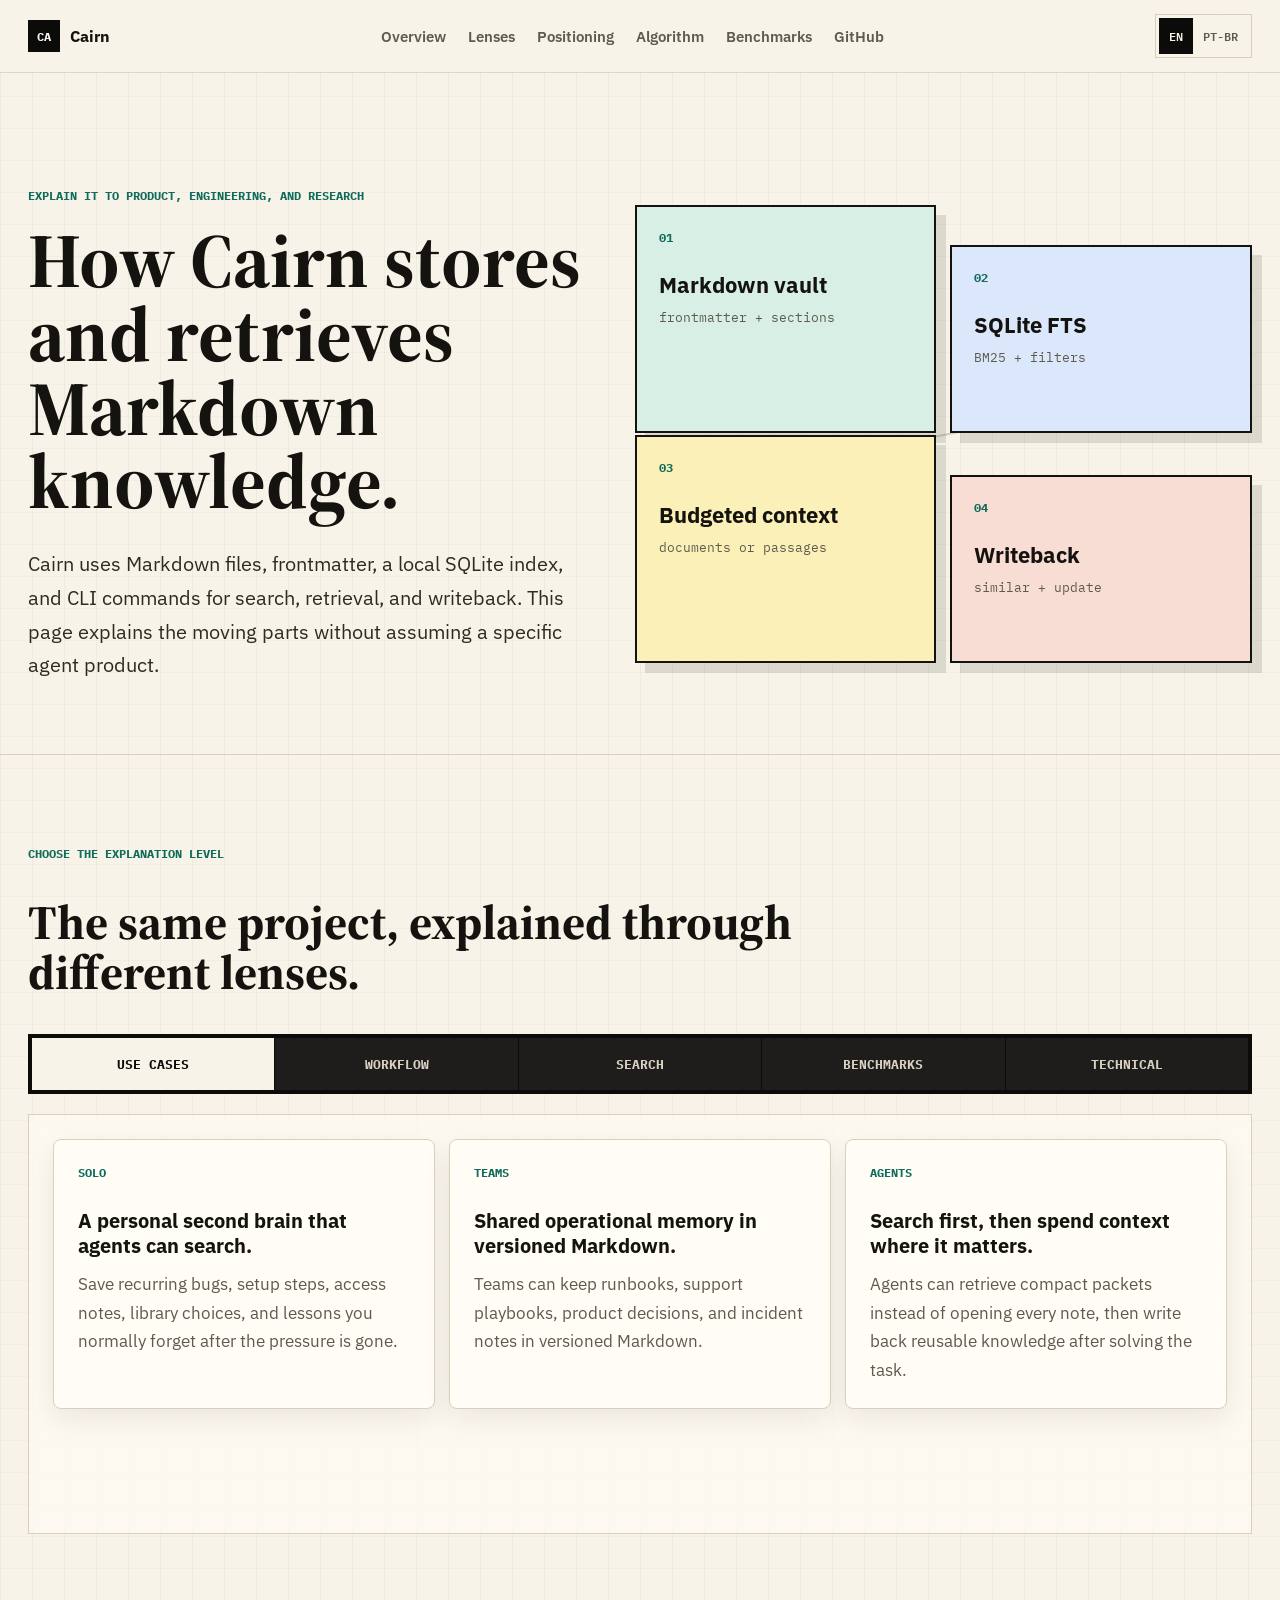
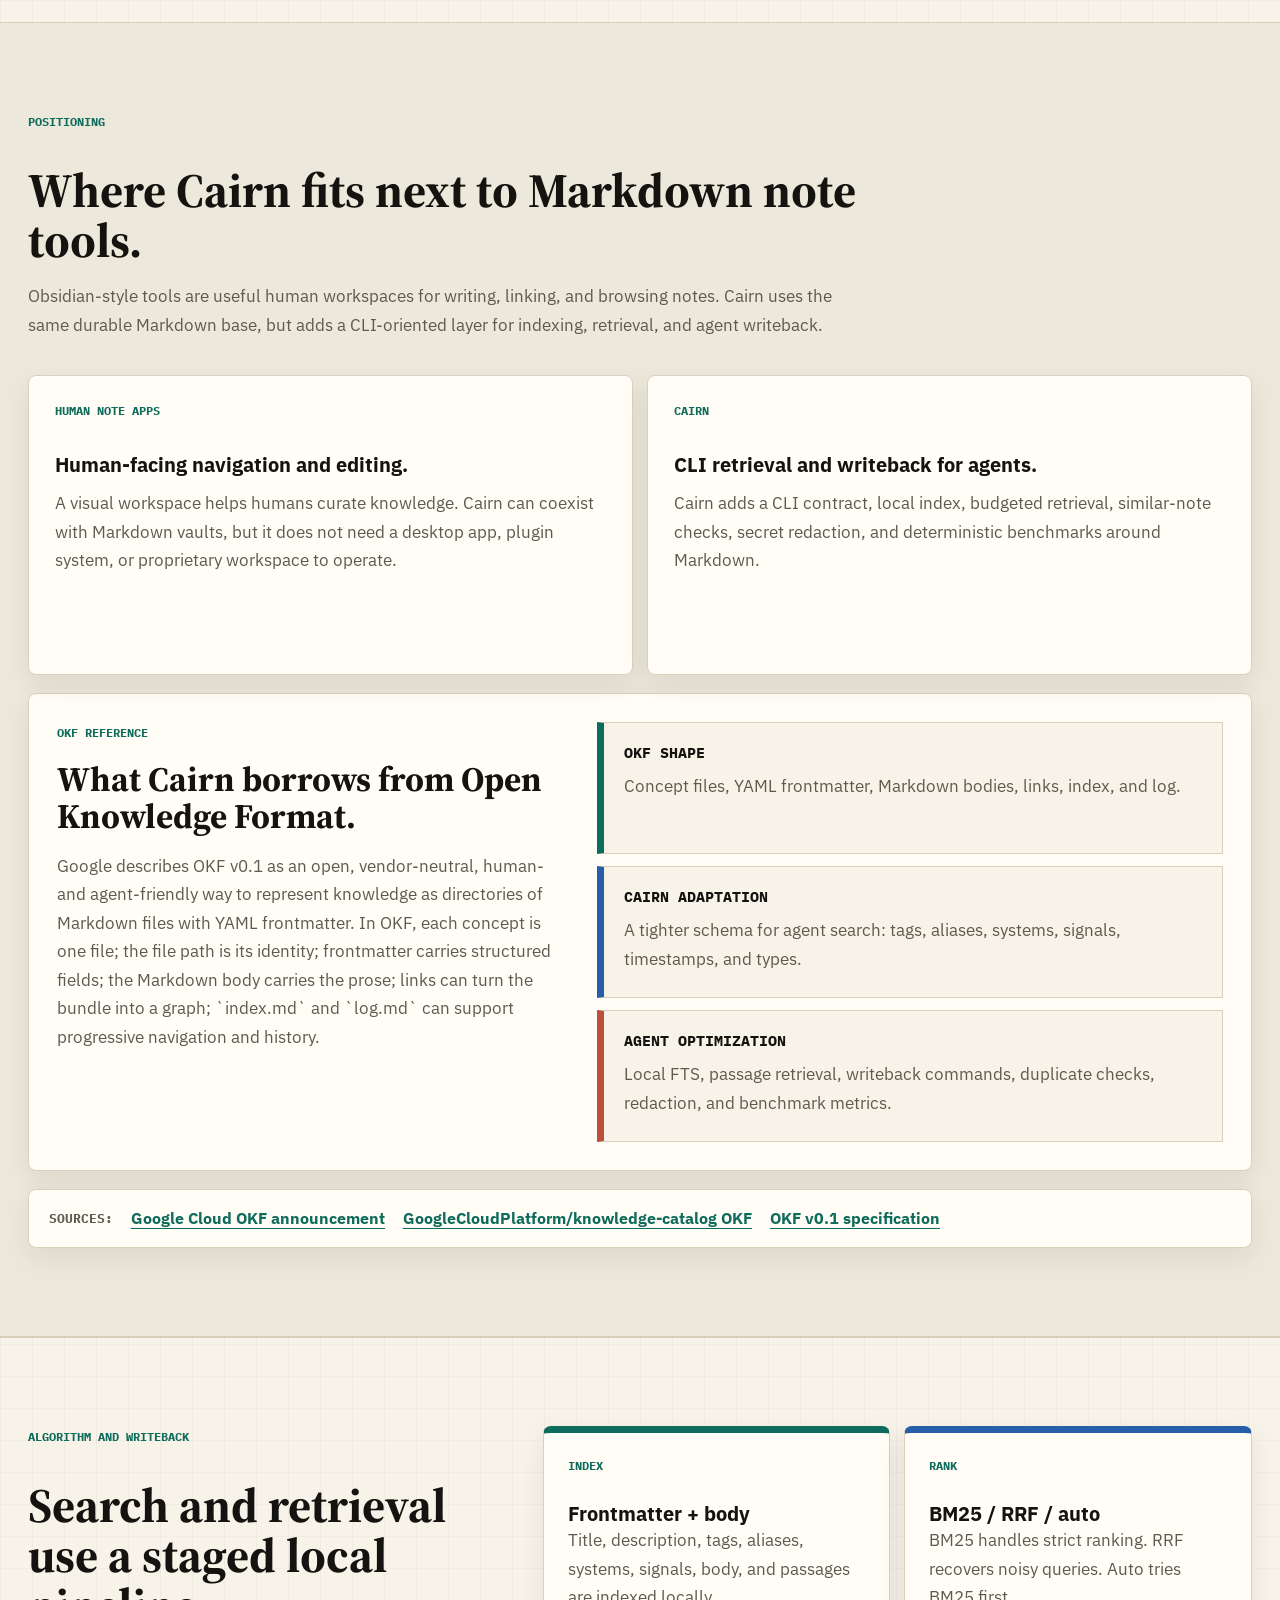
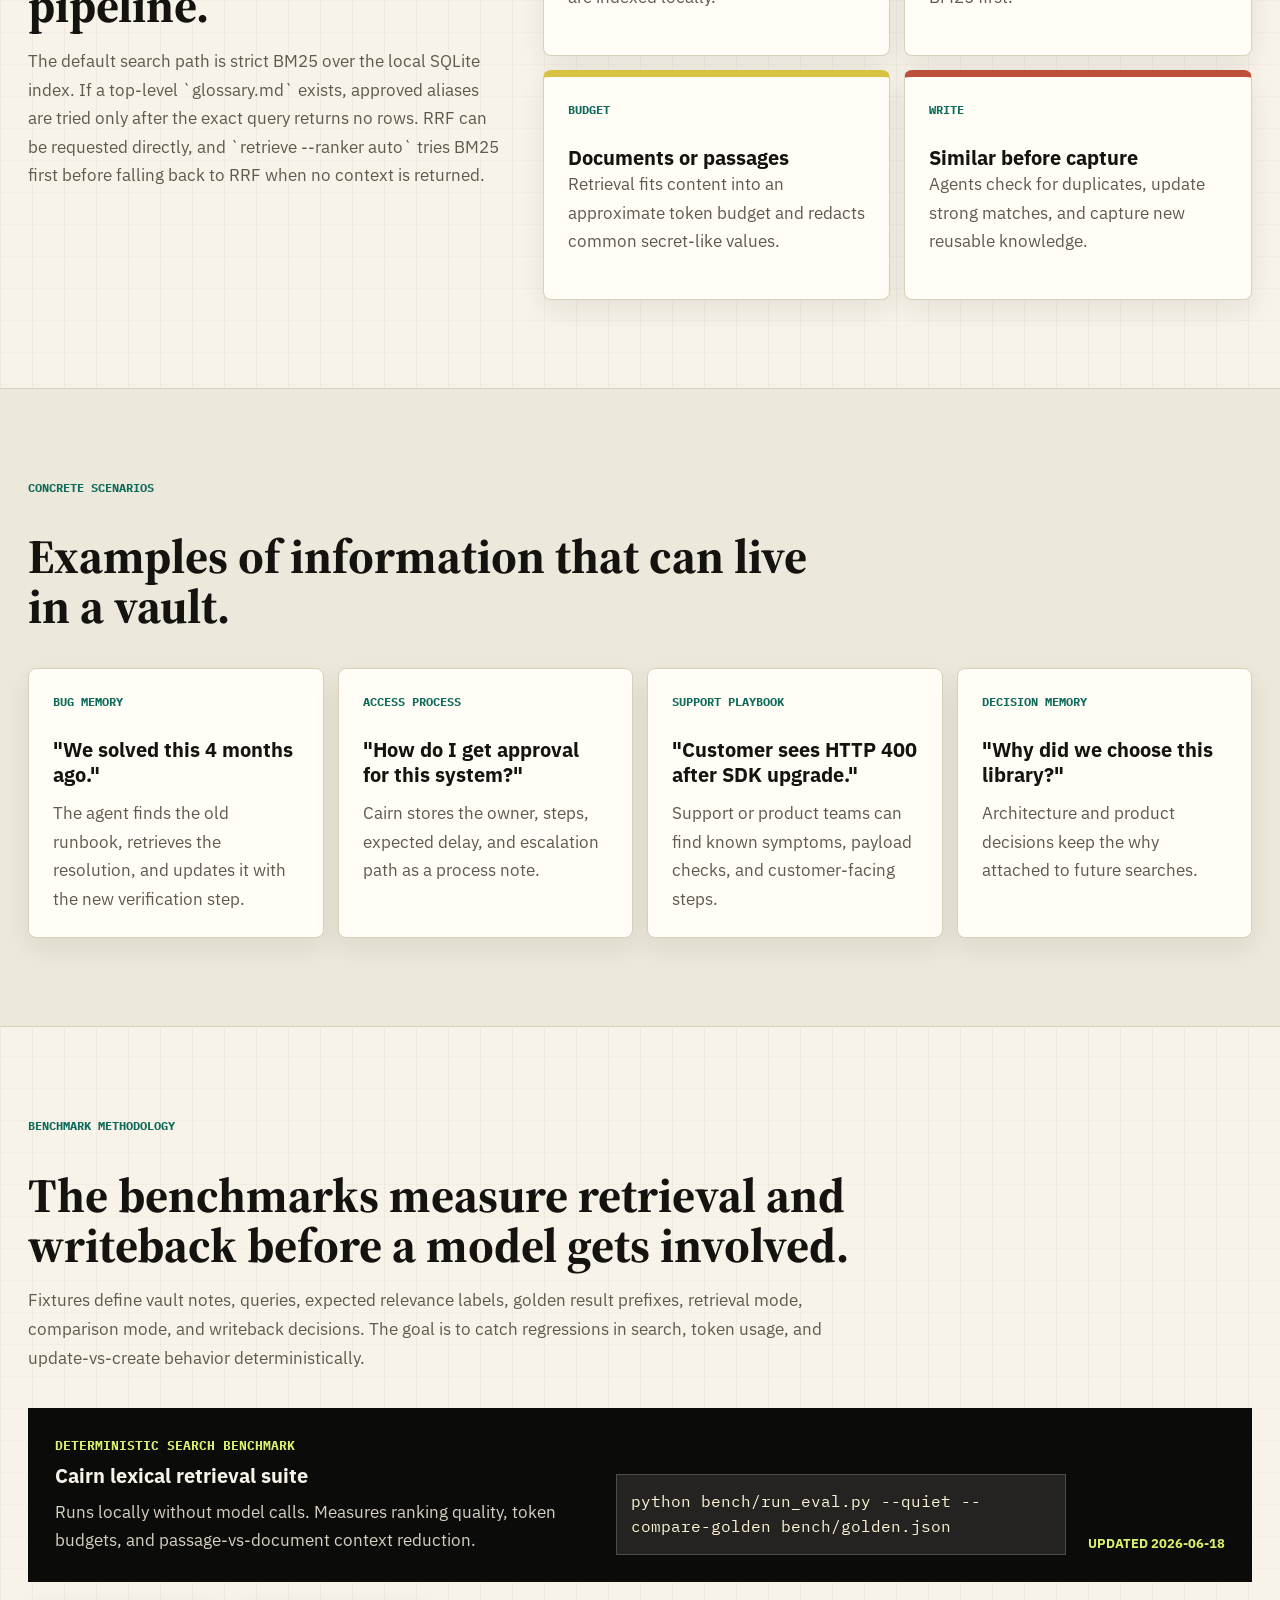
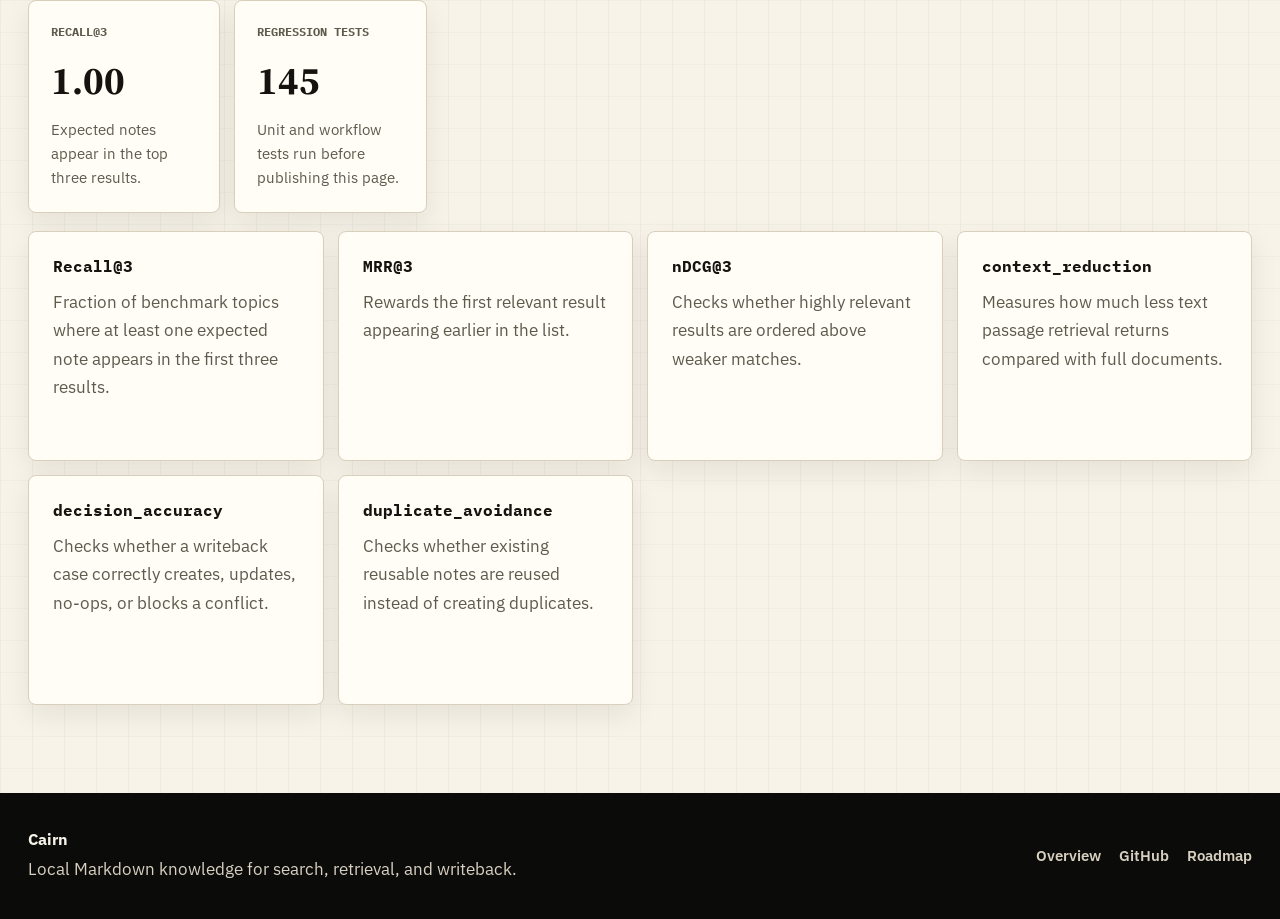
==== commit f00dc830: "Add deterministic glossary search" ====
--- a/docs/learn.html
+++ b/docs/learn.html
@@ -202,6 +202,11 @@
                 <p data-lang-content="pt">Padrão lexical estrito. Previsível, local e leve.</p>
               </div>
               <div class="stack-row">
+                <strong>Glossary</strong>
+                <p data-lang-content="en">Curated aliases such as k8s/kubernetes are used only as a fallback after exact BM25 misses.</p>
+                <p data-lang-content="pt">Aliases curados como k8s/kubernetes são usados só como fallback depois de misses exatos no BM25.</p>
+              </div>
+              <div class="stack-row">
                 <strong>RRF</strong>
                 <p data-lang-content="en">Fuses multiple lexical runs when a query has extra words or safe variants.</p>
                 <p data-lang-content="pt">Combina rodadas lexicais quando a query tem termos extras ou variantes seguras.</p>
@@ -380,14 +385,18 @@
           <h2 data-lang-content="en">Search and retrieval use a staged local pipeline.</h2>
           <h2 data-lang-content="pt">Busca e recuperação usam um pipeline local em etapas.</h2>
           <p data-lang-content="en">
-            The default search path is strict BM25 over the local SQLite index. RRF can
-            be requested directly, and `retrieve --ranker auto` tries BM25 first before
-            falling back to RRF when no context is returned.
+            The default search path is strict BM25 over the local SQLite index. If a
+            top-level `glossary.md` exists, approved aliases are tried only after the
+            exact query returns no rows. RRF can be requested directly, and
+            `retrieve --ranker auto` tries BM25 first before falling back to RRF when
+            no context is returned.
           </p>
           <p data-lang-content="pt">
-            O caminho padrão é BM25 estrito sobre o índice SQLite local. RRF pode ser
-            pedido diretamente, e `retrieve --ranker auto` tenta BM25 primeiro antes de
-            cair para RRF quando nenhum contexto é retornado.
+            O caminho padrão é BM25 estrito sobre o índice SQLite local. Se existir um
+            `glossary.md` no topo do vault, aliases aprovados são testados só depois
+            que a consulta exata não retorna linhas. RRF pode ser pedido diretamente,
+            e `retrieve --ranker auto` tenta BM25 primeiro antes de cair para RRF
+            quando nenhum contexto é retornado.
           </p>
         </div>
 
@@ -462,17 +471,19 @@
         <div class="section-heading">
           <p class="eyebrow" data-lang-content="en">Benchmark methodology</p>
           <p class="eyebrow" data-lang-content="pt">Metodologia de benchmark</p>
-          <h2 data-lang-content="en">The benchmark measures retrieval quality before a model gets involved.</h2>
-          <h2 data-lang-content="pt">O benchmark mede qualidade de recuperação antes de envolver um modelo.</h2>
+          <h2 data-lang-content="en">The benchmarks measure retrieval and writeback before a model gets involved.</h2>
+          <h2 data-lang-content="pt">Os benchmarks medem recuperação e escrita antes de envolver um modelo.</h2>
           <p data-lang-content="en">
             Fixtures define vault notes, queries, expected relevance labels, golden
-            result prefixes, retrieval mode, and comparison mode. The goal is to
-            catch regressions in search and token usage deterministically.
+            result prefixes, retrieval mode, comparison mode, and writeback
+            decisions. The goal is to catch regressions in search, token usage,
+            and update-vs-create behavior deterministically.
           </p>
           <p data-lang-content="pt">
             Fixtures definem notas do vault, queries, rótulos esperados de relevância,
-            prefixos golden, modo de recuperação e modo comparativo. O objetivo é
-            capturar regressões em busca e uso de tokens de forma determinística.
+            prefixos golden, modo de recuperação, modo comparativo e decisões de
+            escrita. O objetivo é capturar regressões em busca, uso de tokens e
+            comportamento de atualizar vs criar de forma determinística.
           </p>
         </div>
 
@@ -510,6 +521,16 @@
             <strong>context_reduction</strong>
             <p data-lang-content="en">Measures how much less text passage retrieval returns compared with full documents.</p>
             <p data-lang-content="pt">Mede quanto texto a recuperação por passagens economiza contra documentos completos.</p>
+          </article>
+          <article>
+            <strong>decision_accuracy</strong>
+            <p data-lang-content="en">Checks whether a writeback case correctly creates, updates, no-ops, or blocks a conflict.</p>
+            <p data-lang-content="pt">Verifica se um caso de escrita cria, atualiza, faz no-op ou bloqueia conflito corretamente.</p>
+          </article>
+          <article>
+            <strong>duplicate_avoidance</strong>
+            <p data-lang-content="en">Checks whether existing reusable notes are reused instead of creating duplicates.</p>
+            <p data-lang-content="pt">Verifica se notas reutilizáveis existentes são reaproveitadas em vez de duplicadas.</p>
           </article>
         </div>
       </section>
--- a/docs/assets/styles.css
+++ b/docs/assets/styles.css
@@ -440,6 +440,7 @@
 
 .metric-card,
 .workflow-card,
+.install-card,
 .use-case-grid article,
 .roadmap-columns article {
   background: var(--paper-strong);
@@ -467,6 +468,42 @@
   font-size: 2.45rem;
   line-height: 1;
   margin: 22px 0 18px;
+}
+
+.install-section {
+  border-bottom: 1px solid var(--line);
+}
+
+.install-grid {
+  display: grid;
+  gap: 14px;
+  grid-template-columns: repeat(3, 1fr);
+  margin-bottom: 24px;
+}
+
+.install-card {
+  display: grid;
+  gap: 18px;
+  padding: 22px;
+}
+
+.install-card span {
+  color: var(--muted);
+  font-family: "IBM Plex Mono", monospace;
+  font-size: 0.78rem;
+  font-weight: 700;
+  text-transform: uppercase;
+}
+
+.install-card code {
+  background: rgba(21, 19, 15, 0.06);
+  border: 1px solid var(--line);
+  color: var(--ink);
+  display: block;
+  font-size: 0.92rem;
+  line-height: 1.6;
+  overflow-wrap: anywhere;
+  padding: 14px;
 }
 
 .metric-card p {
@@ -1004,6 +1041,10 @@
     grid-template-columns: repeat(3, 1fr);
   }
 
+  .install-grid {
+    grid-template-columns: 1fr;
+  }
+
   .benchmark-panel,
   .split-section,
   .learn-hero {
@@ -1082,6 +1123,7 @@
 
   .proof-band,
   .metric-grid,
+  .install-grid,
   .workflow-grid,
   .use-case-grid,
   .roadmap-columns,
